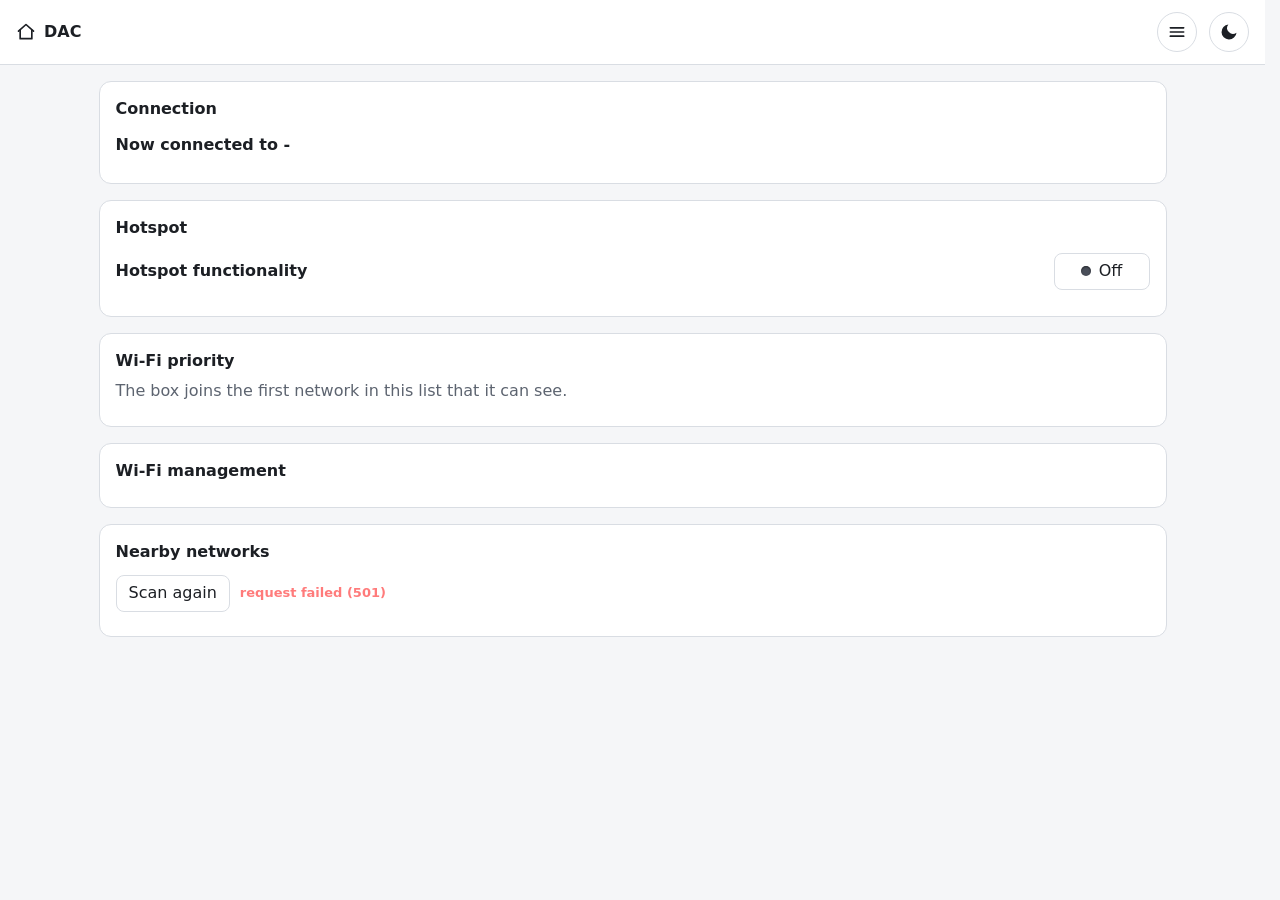
==== web/static/network.html @ c66e524b "Hotspot: a popup with how to join it after the hotspot starts Co-Authored-By: Claude Haiku 5.5 <nore" ====
<!doctype html>
<html lang="en">
<head>
  <meta charset="utf-8">
  <meta name="viewport" content="width=device-width, initial-scale=1">
  <meta name="color-scheme" content="light dark">
  <title>Spotify DAC - Wi-Fi</title>
  <link rel="stylesheet" href="style.css">
  <link rel="manifest" href="manifest.webmanifest">
  <meta name="theme-color" content="#15171c">
  <meta name="apple-mobile-web-app-capable" content="yes">
  <meta name="apple-mobile-web-app-title" content="DAC">
  <link rel="apple-touch-icon" href="apple-touch-icon.png">
  <link rel="icon" type="image/png" sizes="192x192" href="icon-192.png">
</head>
<body>
  <header class="topbar">
    <a class="brand" href="/"><svg class="home-icon" viewBox="0 0 24 24" width="20" height="20" aria-hidden="true" fill="none" stroke="currentColor" stroke-width="2" stroke-linecap="round" stroke-linejoin="round"><path d="M3 11l9-8 9 8"/><path d="M5 10v10h14V10"/></svg><span class="device">DAC</span></a>
    <div class="menu">
      <button id="burger" class="theme" type="button" aria-label="Menu" aria-expanded="false" aria-controls="menu">
        <svg viewBox="0 0 24 24" width="20" height="20" aria-hidden="true" fill="none" stroke="currentColor" stroke-width="2" stroke-linecap="round"><path d="M4 7h16M4 12h16M4 17h16"/></svg>
      </button>
      <nav id="menu" class="menu-list" hidden>
        <a href="/">Home</a>
        <a data-feature="radio" href="/radio.html">Radio</a>
        <a href="/status.html">Status</a>
        <a href="/settings.html">Settings</a>
        <a href="/network.html" class="active">Wi-Fi</a>
      </nav>
    </div>
    <button id="theme" class="theme" type="button" aria-label="Switch dark or light mode">Theme</button>
  </header>

  <main class="settings">

    <div id="hotspot-banner" class="card" hidden>
      <strong>Hotspot is on: <span id="hotspot-name">device</span></strong>
      <p class="muted">Join this network on your phone, then open <code>http://10.42.0.1</code>.</p>
    </div>

    <!-- ===== Current connection ===== -->
    <section class="card">
      <h2>Connection</h2>
      <div class="row-toggle">
        <span>Now connected to <strong id="current-name">-</strong></span>
        <span id="current-type" class="status"></span>
      </div>
      <p id="current-note" class="muted"></p>
    </section>

    <!-- ===== Hotspot ===== -->
    <section class="card" id="hotspot-card">
      <h2>Hotspot</h2>
      <div class="row-toggle">
        <span>Hotspot functionality</span>
        <button id="hotspot-allowed" class="toggle-btn" type="button" aria-pressed="false"><span class="led" aria-hidden="true"></span><span class="state">Off</span></button>
      </div>
      <p id="hotspot-status" class="muted"></p>
      <div id="hotspot-controls" class="actions" hidden>
        <button id="hotspot-toggle" class="ctl" type="button">Turn on hotspot</button>
        <button id="hotspot-password-open" class="ctl" type="button">Change password</button>
      </div>
      <p id="hotspot-message" class="muted" role="status"></p>
    </section>

    <!-- ===== Wi-Fi priority ===== -->
    <section class="card">
      <h2>Wi-Fi priority</h2>
      <p class="muted">The box joins the first network in this list that it can see.</p>
      <ul id="priority" class="commits"></ul>
    </section>

    <!-- ===== Wi-Fi management ===== -->
    <section class="card">
      <h2>Wi-Fi management</h2>
      <ul id="saved" class="commits"></ul>
    </section>
    <!-- ===== Nearby networks ===== -->
    <section class="card">
      <h2>Nearby networks</h2>
      <div class="actions">
        <button id="scan" class="ctl" type="button">Scan again</button>
        <span id="scan-status" class="muted" role="status"></span>
      </div>
      <ul id="nearby" class="commits"></ul>
    </section>
  </main>


  <!-- Confirm: used before an action that can cut off the page -->
  <dialog id="confirm-dialog" class="modal" aria-labelledby="confirm-title">
    <h2 id="confirm-title"></h2>
    <p id="confirm-text" class="muted"></p>
    <form method="dialog" class="actions">
      <button value="cancel" class="ctl">Cancel</button>
      <button id="confirm-ok" value="ok" class="ctl main">Continue</button>
    </form>
  </dialog>

  <!-- Shown after the hotspot is started: how to reach the box -->
  <dialog id="info-dialog" class="modal" aria-labelledby="info-title">
    <h2 id="info-title"></h2>
    <div id="info-text" class="muted"></div>
    <form method="dialog" class="actions">
      <button value="ok" class="ctl main">OK</button>
    </form>
  </dialog>

  <!-- Change the hotspot password: type it twice -->
  <dialog id="password-dialog" class="modal" aria-labelledby="password-title">
    <h2 id="password-title">Change hotspot password</h2>
    <form id="password-form" class="form" method="dialog">
      <label class="field">
        <span>New password</span>
        <input id="password-new" type="password" minlength="8" maxlength="63" autocomplete="new-password" required>
      </label>
      <label class="field">
        <span>Repeat the new password</span>
        <input id="password-repeat" type="password" minlength="8" maxlength="63" autocomplete="new-password" required>
      </label>
      <label class="check">
        <input id="password-show" type="checkbox">
        <span>Show passwords</span>
      </label>
      <p class="muted">8 to 63 characters. It is used the next time the hotspot starts.</p>
      <p id="password-error" class="status bad" role="status"></p>
      <div class="actions">
        <button id="password-cancel" value="cancel" class="ctl" type="button">Cancel</button>
        <button id="password-submit" class="ctl main" type="submit">Change password</button>
      </div>
    </form>
  </dialog>

  <!-- Save a nearby network: asks for the password when it is secured -->
  <dialog id="save-dialog" class="modal" aria-labelledby="save-title">
    <h2 id="save-title">Save network</h2>
    <form id="save-form" class="form" method="dialog">
      <p id="save-name" class="muted"></p>
      <label id="save-password-field" class="field">
        <span>Password</span>
        <input id="save-password" type="password" minlength="8" maxlength="63" autocomplete="off">
        <small class="muted">8 to 63 characters.</small>
      </label>
      <label id="save-show-field" class="check">
        <input id="save-show" type="checkbox">
        <span>Show password</span>
      </label>
      <p id="save-error" class="status bad" role="status"></p>
      <div class="actions">
        <button id="save-cancel" type="button">Cancel</button>
        <button id="save-submit" class="ctl main" type="submit">Save</button>
      </div>
    </form>
  </dialog>

  <script src="common.js"></script>
  <script src="network.js"></script>
</body>
</html>
---- web/static/style.css ----
:root {
  --bg: #f5f6f8;
  --panel: #ffffff;
  --text: #1c1f24;
  --muted: #5d6470;
  --line: #d9dde3;
  --accent: var(--accent-light, #2f6fed);
  --ok: #1e8e3e;
  --warn: #b26a00;
  --error: #c5221f;
  --radius: 12px;
}
:root[data-theme="dark"] {
  --bg: #121417;
  --panel: #1c2026;
  --text: #e8eaed;
  --muted: #9aa3ad;
  --line: #2e343c;
  --accent: var(--accent-dark, #7aa7ff);
  --ok: #5fd37c;
  --warn: #f2b24b;
  --error: #ff6b66;
}
@media (prefers-color-scheme: dark) {
  :root:not([data-theme="light"]) {
    --bg: #121417;
    --panel: #1c2026;
    --text: #e8eaed;
    --muted: #9aa3ad;
    --line: #2e343c;
    --accent: var(--accent-dark, #7aa7ff);
    --ok: #5fd37c;
    --warn: #f2b24b;
    --error: #ff6b66;
  }
}

* { box-sizing: border-box; }
/* keep the scrollbar space on every page, so the content does not shift sideways between pages */
html { scrollbar-gutter: stable; }

body {
  margin: 0;
  background: var(--bg);
  color: var(--text);
  font: 16px/1.4 system-ui, -apple-system, "Segoe UI", Roboto, sans-serif;
}
.topbar {
  display: flex; align-items: center; gap: 12px; flex-wrap: wrap;
  padding: 12px 16px; border-bottom: 1px solid var(--line); background: var(--panel);
}
.device { font-weight: 600; }
nav a { color: var(--muted); text-decoration: none; padding: 6px 10px; border-radius: 8px; }
nav a.active { color: var(--text); background: var(--bg); }
.menu { position: relative; }
.menu-list {
  position: absolute; right: 0; top: calc(100% + 6px); z-index: 10; min-width: 160px;
  display: grid; gap: 4px; padding: 6px; background: var(--panel);
  border: 1px solid var(--line); border-radius: 8px;
}
.menu-list[hidden] { display: none; }
.menu-list a { display: block; }

[hidden] { display: none !important; }
button:disabled { opacity: 0.45; cursor: not-allowed; }

/* settings page */
.form { display: grid; gap: 12px; }
.field { display: grid; gap: 4px; }
.field span { font-weight: 600; }
.field input {
  width: 100%; padding: 8px 10px; border-radius: 8px; border: 1px solid var(--line);
  background: var(--bg); color: var(--text); font: inherit;
}
.field small { font-size: 13px; }
.field select {
  appearance: none; -webkit-appearance: none; width: 100%; padding: 8px 36px 8px 10px;
  border-radius: 8px; border: 1px solid var(--line); background: var(--bg); color: var(--text); font: inherit;
}
.select { position: relative; display: block; }
.select .chevron {
  position: absolute; right: 14px; top: 50%; width: 12px; height: 8px; margin-top: -4px;
  fill: none; stroke: var(--muted); stroke-width: 1.8; stroke-linecap: round; stroke-linejoin: round;
  pointer-events: none;
}
.settings { display: grid; gap: 0; max-width: 1100px; margin: 0 auto; padding: 16px; }
.settings h3 { margin: 20px 0 4px; font-size: 16px; }
.toggle { display: flex; align-items: center; gap: 10px; }
.toggle input { width: auto; margin: 0; }
.actions { display: flex; gap: 10px; align-items: center; flex-wrap: wrap; margin-top: 12px; }
.commits { margin: 8px 0 0; padding-left: 20px; color: var(--muted); }
.commits li { margin: 2px 0; }
button {
  font: inherit; color: var(--text); background: var(--panel);
  border: 1px solid var(--line); border-radius: 8px; padding: 6px 12px; cursor: pointer;
}
main { padding: 16px; max-width: 1100px; margin: 0 auto; }
.muted { color: var(--muted); margin: 4px 0 0; }
.small { font-size: 13px; }
h1 { font-size: 22px; margin: 0; }
h2 { font-size: 16px; margin: 0 0 8px; display: flex; align-items: center; gap: 8px; }

.banner {
  padding: 10px 12px; border-radius: var(--radius); margin-bottom: 12px;
  border: 1px solid var(--error); color: var(--error); background: var(--panel);
}

.overall {
  display: flex; align-items: center; gap: 14px; flex-wrap: wrap;
  background: var(--panel); border: 1px solid var(--line); border-radius: var(--radius);
  padding: 16px; margin-bottom: 16px;
}
.overall > div { flex: 1; min-width: 180px; }
.overall button { margin-left: auto; }

.dot, .mark {
  display: inline-block; width: 12px; height: 12px; border-radius: 50%;
  background: var(--muted); flex: none;
}
.ok .dot, .mark.ok { background: var(--ok); }
.warning .dot, .mark.warning { background: var(--warn); }
.error .dot, .mark.error { background: var(--error); }

.grid { display: grid; gap: 16px; grid-template-columns: 1fr; }
@media (min-width: 760px) { .grid { grid-template-columns: 1fr 1fr; } }

.card {
  background: var(--panel); border: 1px solid var(--line); border-radius: var(--radius); padding: 14px 16px;
}
.row { display: flex; justify-content: space-between; gap: 12px; padding: 4px 0; border-top: 1px solid var(--line); }
.row:first-of-type { border-top: 0; }
.row span:first-child { color: var(--muted); }
.row span:last-child { text-align: right; word-break: break-word; }
.tag { font-size: 13px; padding: 2px 8px; border-radius: 999px; border: 1px solid var(--line); }
.tag.ok { color: var(--ok); } .tag.warning { color: var(--warn); } .tag.error { color: var(--error); }
pre { white-space: pre-wrap; word-break: break-word; font-size: 13px; color: var(--muted); margin: 0; }

/* ---- home page ---- */
.switch {
  display: flex; gap: 0; margin: 0 auto 16px; max-width: 480px;
  border: 1px solid var(--line); border-radius: 999px; overflow: hidden; background: var(--panel);
}
.switch button {
  flex: 1 1 0; border: 0; border-radius: 0; padding: 12px 10px; background: transparent; color: var(--muted); font-weight: 600;
}
.switch button.selected { background: var(--accent); color: #fff; }
.switch button + button { border-left: 1px solid var(--line); }
.switch button:focus-visible { outline: 2px solid var(--accent); outline-offset: -4px; }
:root[data-theme="dark"] .switch button.selected { color: #0b1020; }

.card {
  background: var(--panel); border: 1px solid var(--line); border-radius: var(--radius);
  padding: 16px; margin-bottom: 16px;
}
.now { display: flex; gap: 16px; align-items: center; flex-wrap: wrap; }
.cover {
  width: 180px; height: 180px; flex: none; border-radius: var(--radius);
  background: var(--bg) center / cover no-repeat; border: 1px solid var(--line);
}
.cover.empty { background-image: none; }
.meta { flex: 1; min-width: 200px; }
.meta h1 { font-size: 22px; word-break: break-word; }
.controls { display: flex; gap: 10px; margin-top: 14px; flex-wrap: wrap; }
.ctl { min-width: 84px; }
.ctl.main { background: var(--accent); color: #fff; border-color: var(--accent); }
:root[data-theme="dark"] .ctl.main { color: #0b1020; }
.ctl.small { min-width: 0; padding: 4px 10px; font-size: 14px; }

.volume label { display: flex; justify-content: space-between; margin-bottom: 8px; }
.volume input[type="range"] { width: 100%; accent-color: var(--accent); }

.stations { display: grid; gap: 8px; }
.station {
  display: flex; align-items: center; gap: 10px; padding: 10px 12px; width: 100%;
  border: 1px solid var(--line); border-radius: 8px; background: var(--panel);
  color: var(--text); font: inherit; text-align: left; cursor: pointer;
}
.station:hover { border-color: var(--accent); }
.station .name { flex: 1; }
.station.playing { border-color: var(--accent); }

.status-line { text-align: center; color: var(--muted); font-size: 14px; }
.status-line a { color: var(--muted); }

/* ---- controls and sliders ---- */
.ctl.icon {
  min-width: 0; width: 56px; height: 56px; padding: 0; border-radius: 50%;
  display: inline-flex; align-items: center; justify-content: center; flex: none;
}
.ctl.icon.main { width: 68px; height: 68px; }
.ctl.icon svg { display: block; }
#progress, #volume { display: block; width: 100%; margin: 8px 0 0; accent-color: var(--accent); }
#progress-card label, #volume-card label { display: flex; justify-content: space-between; gap: 12px; }
.ctl.icon.main svg { width: 30px; height: 30px; }
.cover.initials {
  display: flex; align-items: center; justify-content: center;
  font-size: 56px; font-weight: 700; color: var(--muted); background-color: var(--bg);
}
.badge {
  font-size: 12px; font-weight: 600; color: #fff; background: var(--accent);
  border-radius: 999px; padding: 2px 10px; min-width: 64px; text-align: center;
}
:root[data-theme="dark"] .badge { color: #0b1020; }
.badge.off { visibility: hidden; }
.theme {
  width: 40px; height: 40px; padding: 0; border-radius: 50%;
  display: inline-flex; align-items: center; justify-content: center;
}
.theme svg { display: block; }

/* ---- track and volume ---- */
.times { display: flex; justify-content: space-between; align-items: center; color: var(--muted); font-size: 14px; margin-bottom: 8px; }
.times strong { color: var(--text); font-size: 16px; }
#progress { display: block; width: 100%; margin: 0; accent-color: var(--accent); }
.transport { display: flex; justify-content: center; gap: 12px; margin-top: 12px; }
.pill { border-radius: 999px; padding: 8px 18px; }
.volume-row { display: flex; align-items: center; gap: 12px; }
.volume-row input { flex: 1; margin: 0; accent-color: var(--accent); }
.ctl.step { width: 44px; height: 44px; font-size: 24px; line-height: 1; padding: 0; }

.cover.radio-icon { display: flex; align-items: center; justify-content: center; color: var(--muted); background-color: var(--bg); }
.station .info { flex: 1; min-width: 0; display: flex; flex-direction: column; }
.station .genre { margin-top: 2px; }
.station .thumb {
  flex: none; width: 44px; height: 44px; border-radius: 6px; display: flex; align-items: center; justify-content: center;
  background: var(--bg) center / contain no-repeat; color: var(--muted); font-size: 14px; font-weight: 600;
}

/* phone: the cover and text stack in one column, so there is no empty side area */
@media (max-width: 600px) {
  main { padding: 12px; }
  .now { flex-direction: column; align-items: stretch; text-align: center; gap: 12px; }
  .cover { width: 100%; max-width: 300px; height: auto; aspect-ratio: 1 / 1; margin: 0 auto; }
  .meta { min-width: 0; }
  .meta h1 { font-size: 20px; }
  .controls { justify-content: center; }
  .card { padding: 14px; margin-bottom: 12px; }
}

/* ---- radio page ---- */
.row-between { display: flex; justify-content: space-between; align-items: center; gap: 12px; margin-bottom: 10px; }
.row-between h2 { margin: 0; }
.pill { border-radius: 999px; padding: 8px 16px; }
.main-btn { background: var(--accent); color: #fff; border-color: var(--accent); }
:root[data-theme="dark"] .main-btn { color: #0b1020; }
.station-main { flex: 1; min-width: 0; display: flex; align-items: center; gap: 10px; background: transparent; border: 0; color: var(--text); font: inherit; text-align: left; padding: 0; cursor: pointer; }
.station-main .info { flex: 1; min-width: 0; display: flex; flex-direction: column; }
.row-actions { display: flex; gap: 6px; flex-wrap: wrap; }
.ctl.small { min-width: 0; padding: 4px 8px; font-size: 13px; }
.ctl.danger { color: var(--error); }
.search { width: 100%; padding: 10px 12px; border-radius: 8px; border: 1px solid var(--line); background: var(--bg); color: var(--text); font: inherit; margin-bottom: 10px; }
.form { display: grid; gap: 10px; }
.form label { display: flex; flex-direction: column; gap: 4px; font-size: 14px; color: var(--muted); }
.form input, .form textarea { padding: 8px 10px; border-radius: 8px; border: 1px solid var(--line); background: var(--bg); color: var(--text); font: inherit; }
.form-actions { display: flex; gap: 10px; justify-content: flex-end; }
#form-error { color: var(--error); min-height: 1em; }
.station .badge { flex: none; }
@media (max-width: 600px) {
  .station { flex-wrap: wrap; }
  .row-actions { width: 100%; justify-content: flex-end; }
}

/* header brand: home icon and device name, linking to Home */
.brand { display: flex; align-items: center; gap: 8px; margin-right: auto; color: var(--text); text-decoration: none; }
.brand .home-icon { flex: none; }

/* add and edit station: a modal dialog over the page */
dialog.modal {
  width: min(560px, 92vw); max-height: 90vh; overflow: auto; padding: 20px;
  border: 1px solid var(--line); border-radius: 12px; background: var(--panel); color: var(--text);
}
dialog.modal::backdrop { background: rgba(0, 0, 0, 0.55); }
dialog.modal h2 { margin-top: 0; }

/* source buttons with an indicator LED: green when selected, grey otherwise */
.switch button { display: inline-flex; align-items: center; justify-content: center; gap: 8px; }
.switch .led {
  flex: none; width: 10px; height: 10px; border-radius: 50%;
  background: #4a4f5a; box-shadow: inset 0 1px 2px rgba(0, 0, 0, 0.55);
}
.switch button.live .led {
  background: #3ddc84; box-shadow: 0 0 6px #3ddc84, 0 0 12px rgba(61, 220, 132, 0.55);
}

/* accent colour swatches on the Settings page */
.swatches { display: flex; gap: 10px; flex-wrap: wrap; margin-top: 4px; }
.swatch {
  width: 34px; height: 34px; border-radius: 50%; padding: 0; cursor: pointer;
  border: 2px solid var(--line);
}
.swatch[aria-pressed="true"] { box-shadow: 0 0 0 3px var(--panel), 0 0 0 5px var(--text); }
.swatch[data-name="blue"] { background: #2f6fed; }
.swatch[data-name="green"] { background: #1f8f4e; }
.swatch[data-name="amber"] { background: #b7791f; }
.swatch[data-name="red"] { background: #c53030; }
.swatch[data-name="violet"] { background: #6b46c1; }
.swatch[data-name="teal"] { background: #0f8a86; }
.swatch[data-name="grey"] { background: #5b6270; }

/* LED indicator and LED toggle buttons: green when on, grey when off */
.led {
  display: inline-block; flex: none; width: 10px; height: 10px; border-radius: 50%;
  background: #4a4f5a; box-shadow: inset 0 1px 2px rgba(0, 0, 0, 0.55);
}
.toggle-btn { display: inline-flex; align-items: center; justify-content: center; gap: 8px; min-width: 96px; }
.toggle-btn[aria-pressed="true"] .led {
  background: #3ddc84; box-shadow: 0 0 6px #3ddc84, 0 0 12px rgba(61, 220, 132, 0.55);
}
.row-toggle { display: flex; justify-content: space-between; align-items: center; gap: 12px; padding: 6px 0; }
.row-toggle > span { font-weight: 600; }
/* a checkbox with its label, left-aligned, for small options such as "Show password" */
.check { display: inline-flex; align-items: center; gap: 8px; cursor: pointer; font-size: 14px; color: var(--muted); }
.check input { appearance: none; -webkit-appearance: none; width: 18px; height: 18px; margin: 0; flex-shrink: 0;
  border: 2px solid var(--muted); border-radius: 4px; background: var(--bg); cursor: pointer; display: grid; place-content: center; }
.check input:checked { background: var(--accent-light); border-color: var(--accent-light); }
.check input:checked::after { content: ""; width: 5px; height: 9px; border: solid #ffffff; border-width: 0 2px 2px 0; transform: rotate(45deg); margin-top: -2px; }
.form label.check { flex-direction: row; justify-self: start; align-items: center; }
.status { font-weight: 600; font-size: 13px; }
.status.ok { color: #3ddc84; }
.status.warn { color: #f5b041; }
.status.bad { color: #ff7b7b; }
.status.off { color: var(--muted); }
.reason { margin: 2px 0 8px; font-size: 14px; color: var(--muted); }
.reason.warning { color: #f5b041; }
.reason.error { color: #ff7b7b; }

/* source buttons as logos: icon and LED only */
.switch button.src-icon { min-width: 96px; padding: 10px 16px; }

/* on/off power buttons: the accent colour as the circle; the power symbol is green when on, red when off */
.ctl.main.power.on { background: var(--accent); border-color: var(--accent); color: #3ddc84; }
.ctl.main.power.off { background: var(--accent); border-color: var(--accent); color: #ff7b7b; }
.ctl.ghost { visibility: hidden; }

/* Wi-Fi page: nearby networks, one row per network in aligned columns */
.nearby-row { display: grid; grid-template-columns: minmax(0, 1fr) 72px 56px 72px; align-items: center; gap: 8px;
  list-style: none; border: 1px solid var(--line); border-radius: 12px; padding: 10px 12px; margin-bottom: 8px; }
.nearby-name { font-weight: 600; overflow: hidden; text-overflow: ellipsis; white-space: nowrap; }
.nearby-muted { color: var(--muted); font-size: 13px; }
.nearby-action { justify-self: end; }
.signal { display: inline-flex; align-items: flex-end; gap: 2px; height: 14px; justify-self: end; }
.signal i { display: block; width: 4px; border-radius: 1px; background: var(--line); }
.signal i:nth-child(1) { height: 4px; }
.signal i:nth-child(2) { height: 7px; }
.signal i:nth-child(3) { height: 10px; }
.signal i:nth-child(4) { height: 14px; }
.signal i.on { background: var(--text); }

/* Wi-Fi page: saved networks with priority order */
.saved-row { display: flex; align-items: center; gap: 8px; list-style: none; padding: 6px 0; flex-wrap: wrap; }
.saved-order { color: var(--muted); font-size: 13px; width: 18px; }
.saved-name { font-weight: 600; flex: 1; min-width: 120px; overflow: hidden; text-overflow: ellipsis; white-space: nowrap; }
.saved-actions { display: flex; gap: 6px; flex-wrap: wrap; }
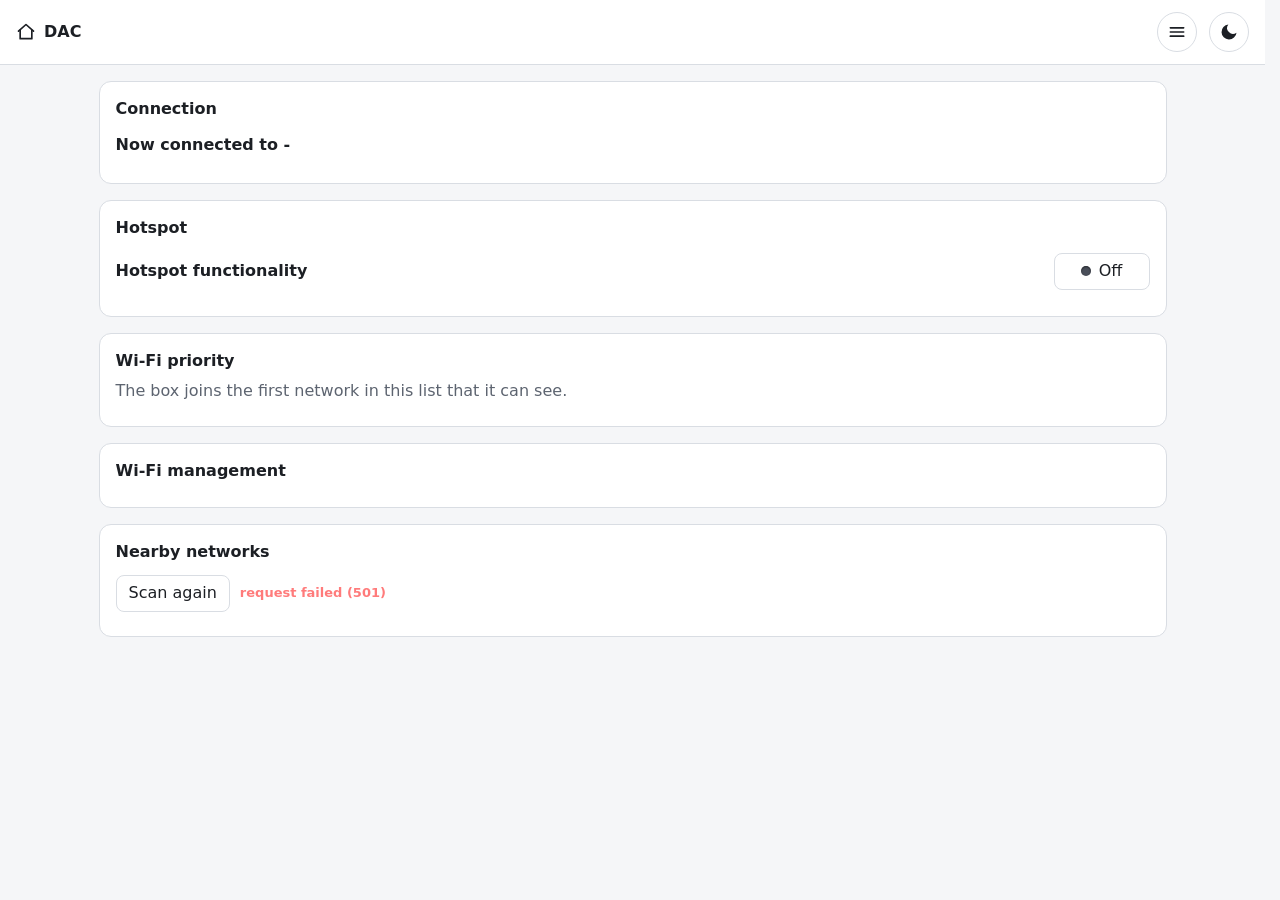
==== commit c99af71a: "Cleanup: remove unused disconnect methods, the page's duplicate element helper, and the top hotspot " ====
--- a/web/static/network.html
+++ b/web/static/network.html
@@ -32,11 +32,6 @@
   </header>
 
   <main class="settings">
-
-    <div id="hotspot-banner" class="card" hidden>
-      <strong>Hotspot is on: <span id="hotspot-name">device</span></strong>
-      <p class="muted">Join this network on your phone, then open <code>http://10.42.0.1</code>.</p>
-    </div>
 
     <!-- ===== Current connection ===== -->
     <section class="card">
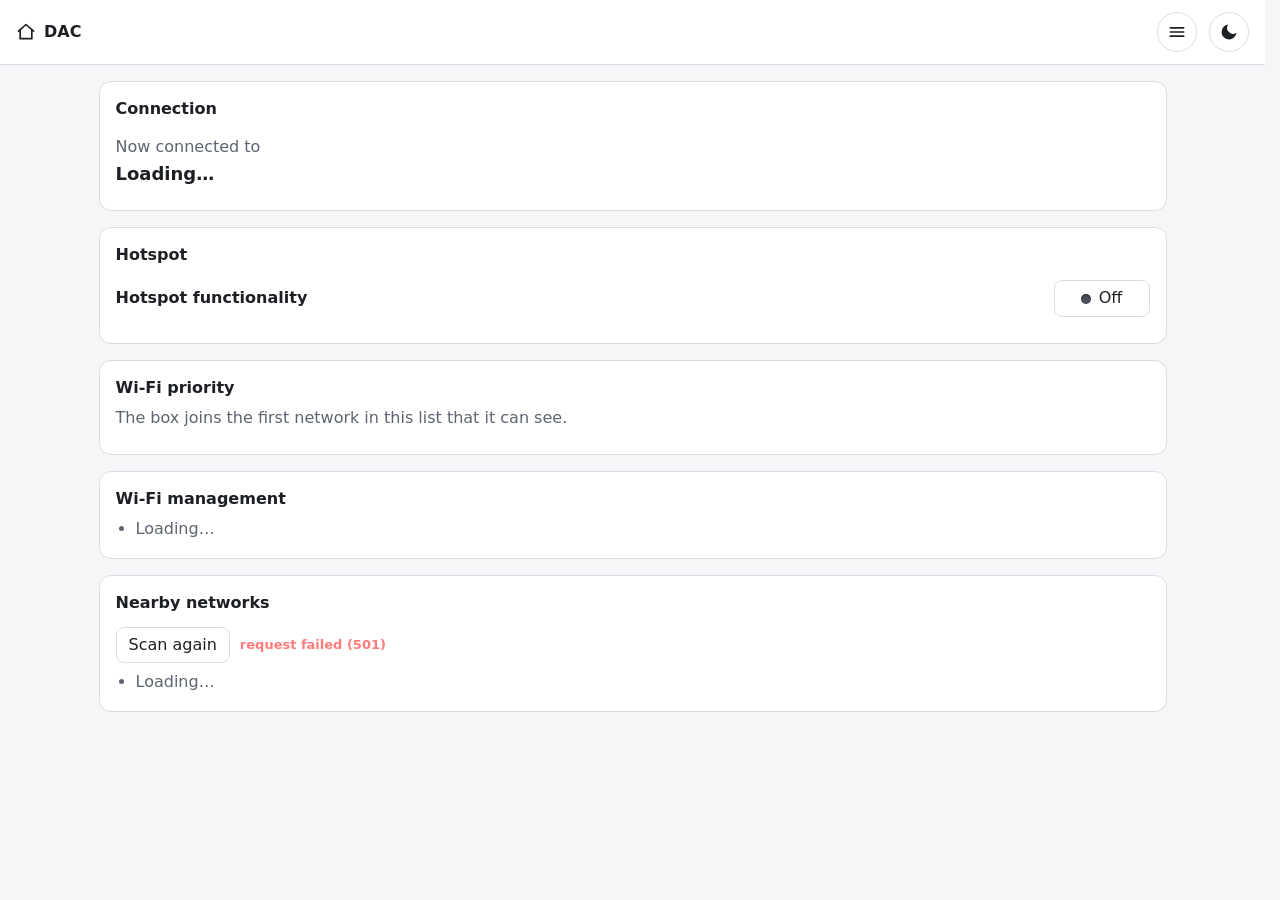
==== commit fff39fa2: "Wi-Fi page: connection on two clear lines, full network names on narrow screens, and Loading while t" ====
--- a/web/static/network.html
+++ b/web/static/network.html
@@ -36,9 +36,12 @@
     <!-- ===== Current connection ===== -->
     <section class="card">
       <h2>Connection</h2>
-      <div class="row-toggle">
-        <span>Now connected to <strong id="current-name">-</strong></span>
-        <span id="current-type" class="status"></span>
+      <div class="connection-row">
+        <div class="connection-text">
+          <span class="muted">Now connected to</span>
+          <strong id="current-name" class="connection-name">Loading…</strong>
+        </div>
+        <span id="current-type" class="status connection-status"></span>
       </div>
       <p id="current-note" class="muted"></p>
     </section>
--- a/web/static/style.css
+++ b/web/static/style.css
@@ -351,3 +351,17 @@
 .saved-order { color: var(--muted); font-size: 13px; width: 18px; }
 .saved-name { font-weight: 600; flex: 1; min-width: 120px; overflow: hidden; text-overflow: ellipsis; white-space: nowrap; }
 .saved-actions { display: flex; gap: 6px; flex-wrap: wrap; }
+
+/* Wi-Fi page: connection row, and the networks on narrow screens */
+.connection-row { display: flex; justify-content: space-between; align-items: center; gap: 12px; flex-wrap: wrap; padding: 4px 0; }
+.connection-text { display: flex; flex-direction: column; gap: 2px; min-width: 0; }
+.connection-name { font-size: 18px; overflow-wrap: anywhere; }
+.connection-status { white-space: nowrap; flex-shrink: 0; }
+@media (max-width: 600px) {
+  /* the name gets a full line; security, signal and the button share the line below */
+  .nearby-row { grid-template-columns: auto auto minmax(0, 1fr); row-gap: 6px; }
+  .nearby-row .nearby-name { grid-column: 1 / -1; white-space: normal; overflow-wrap: anywhere; }
+  .nearby-row .nearby-action { justify-self: end; }
+  .saved-row { gap: 6px; }
+  .saved-name { min-width: 0; flex-basis: 100%; white-space: normal; overflow-wrap: anywhere; }
+}
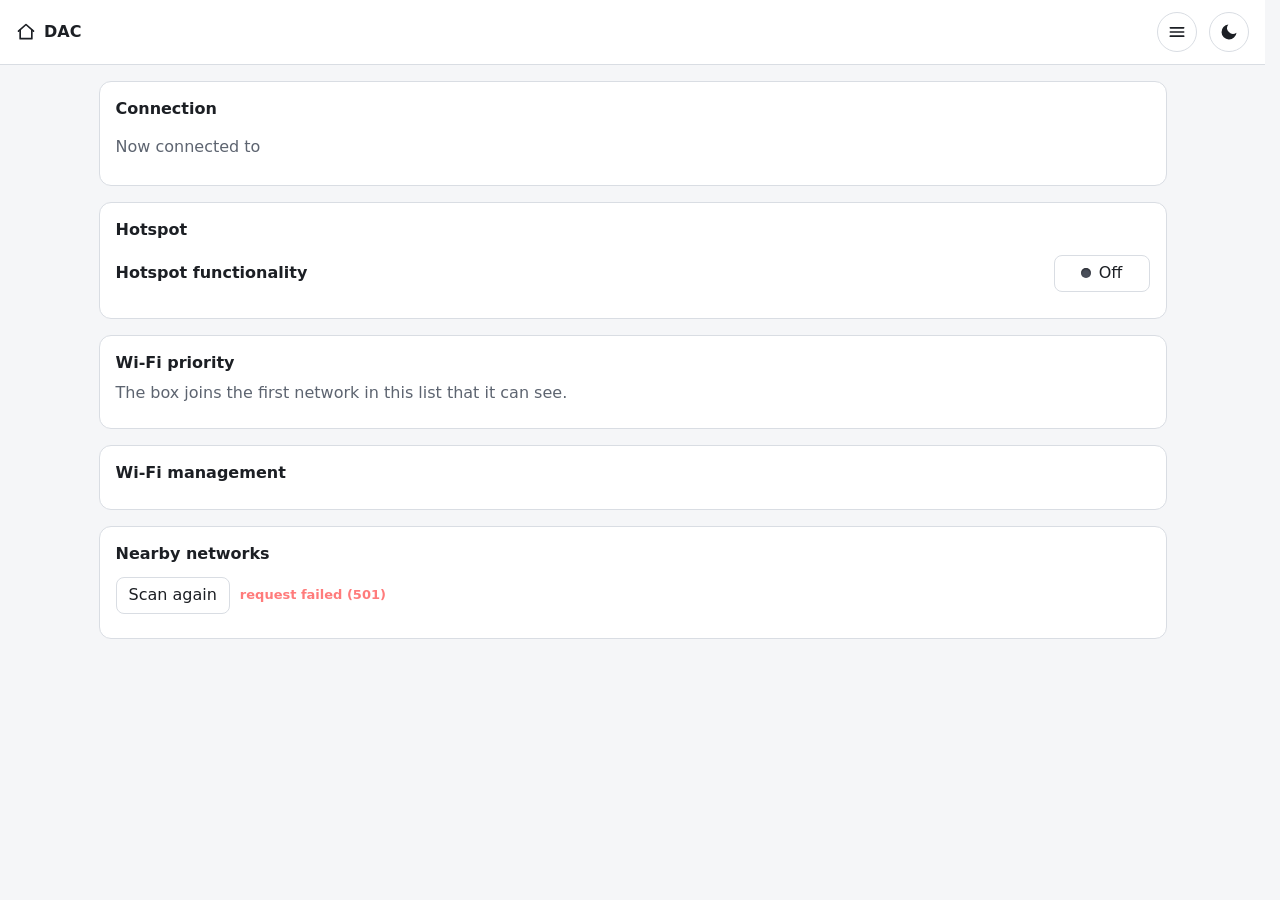
==== commit 65149280: "Wi-Fi page: one loading line while the Pi answers, instead of several placeholders Co-Authored-By: C" ====
--- a/web/static/network.html
+++ b/web/static/network.html
@@ -32,6 +32,7 @@
   </header>
 
   <main class="settings">
+    <p id="page-loading" class="muted">Loading…</p>
 
     <!-- ===== Current connection ===== -->
     <section class="card">
@@ -39,7 +40,7 @@
       <div class="connection-row">
         <div class="connection-text">
           <span class="muted">Now connected to</span>
-          <strong id="current-name" class="connection-name">Loading…</strong>
+          <strong id="current-name" class="connection-name"></strong>
         </div>
         <span id="current-type" class="status connection-status"></span>
       </div>
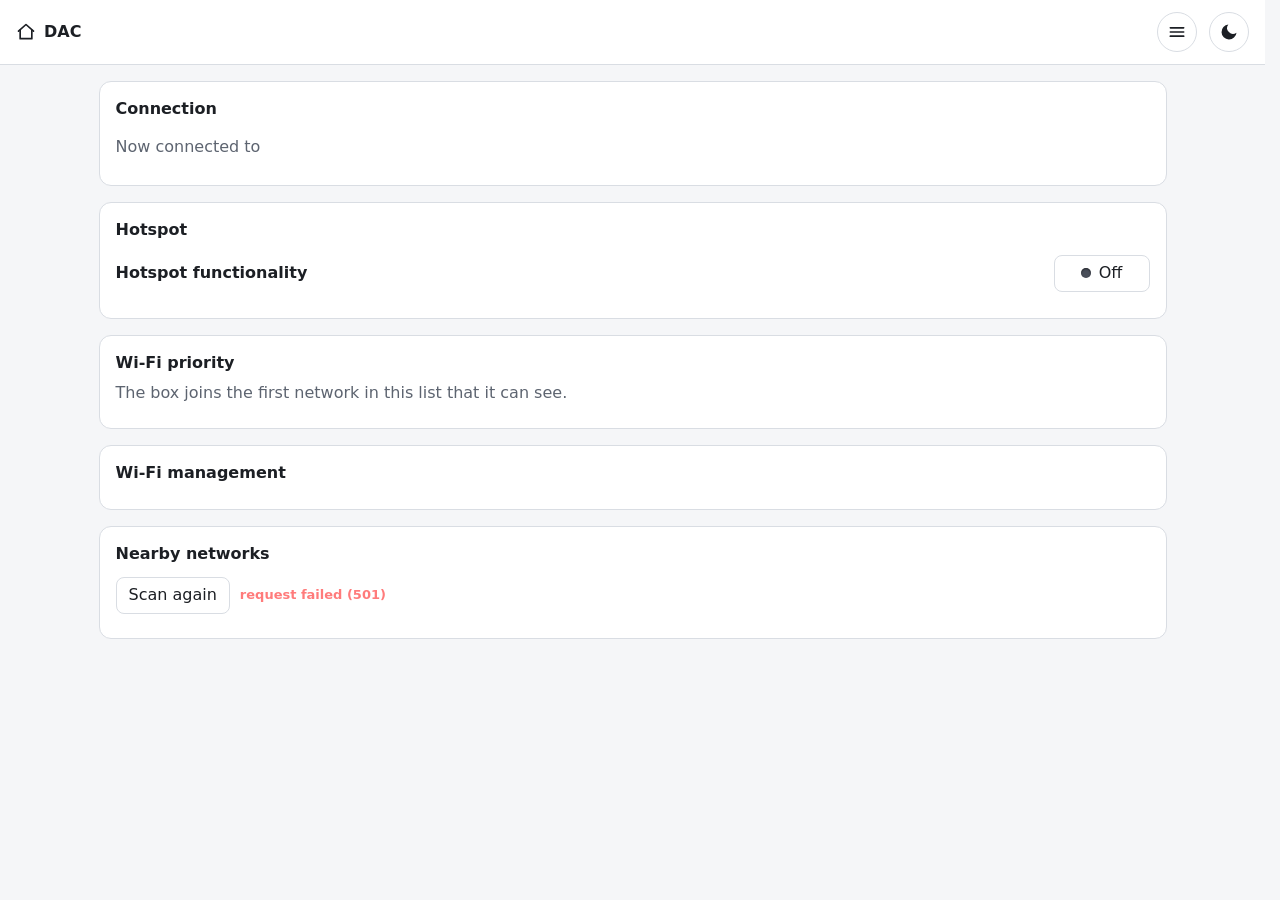
==== commit 049e44f5: "Wi-Fi page: while loading, only one centred Loading line shows; the cards appear once the Pi has ans" ====
--- a/web/static/network.html
+++ b/web/static/network.html
@@ -31,8 +31,8 @@
     <button id="theme" class="theme" type="button" aria-label="Switch dark or light mode">Theme</button>
   </header>
 
-  <main class="settings">
-    <p id="page-loading" class="muted">Loading…</p>
+  <main class="settings is-loading">
+    <p id="page-loading" class="muted page-loading">Loading…</p>
 
     <!-- ===== Current connection ===== -->
     <section class="card">
--- a/web/static/style.css
+++ b/web/static/style.css
@@ -365,3 +365,7 @@
   .saved-row { gap: 6px; }
   .saved-name { min-width: 0; flex-basis: 100%; white-space: normal; overflow-wrap: anywhere; }
 }
+
+/* Wi-Fi page: while loading, only the loading line shows; the cards appear once the Pi has answered */
+main.is-loading > section.card { display: none; }
+.page-loading { text-align: center; padding: 48px 0; }
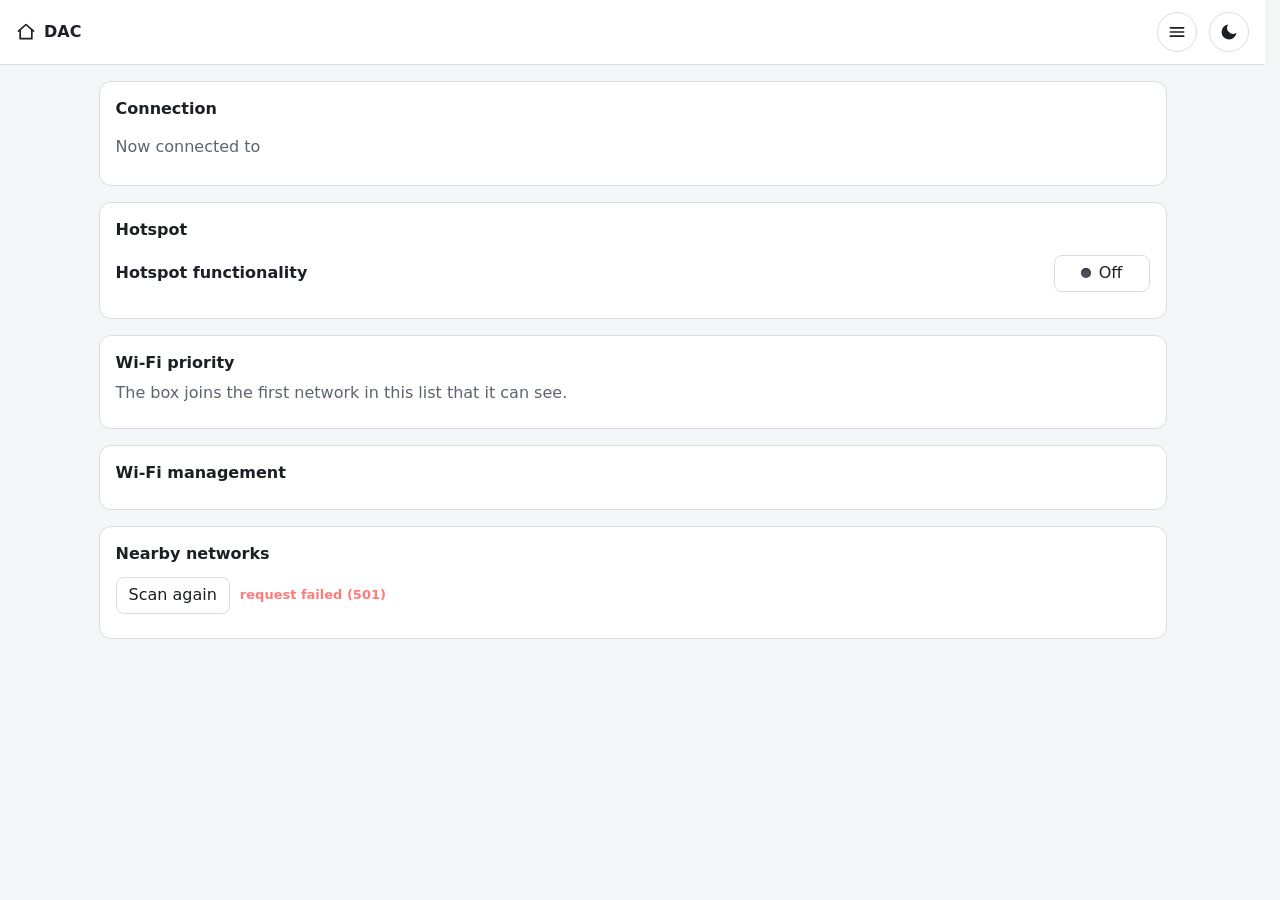
==== commit 2c521433: "Wi-Fi page: the loading block uses the Status page's look (pulsing dot, heading, detail) Co-Authored" ====
--- a/web/static/network.html
+++ b/web/static/network.html
@@ -32,7 +32,13 @@
   </header>
 
   <main class="settings is-loading">
-    <p id="page-loading" class="muted page-loading">Loading…</p>
+    <section id="page-loading" class="overall page-loading" role="status">
+      <span class="dot" aria-hidden="true"></span>
+      <div>
+        <h1>Checking the Pi</h1>
+        <p class="muted">Reading the Wi-Fi state…</p>
+      </div>
+    </section>
 
     <!-- ===== Current connection ===== -->
     <section class="card">
--- a/web/static/style.css
+++ b/web/static/style.css
@@ -368,4 +368,5 @@
 
 /* Wi-Fi page: while loading, only the loading line shows; the cards appear once the Pi has answered */
 main.is-loading > section.card { display: none; }
-.page-loading { text-align: center; padding: 48px 0; }
+.page-loading .dot { animation: pulse 1.2s ease-in-out infinite; }
+@keyframes pulse { 0%, 100% { opacity: 0.35; } 50% { opacity: 1; } }
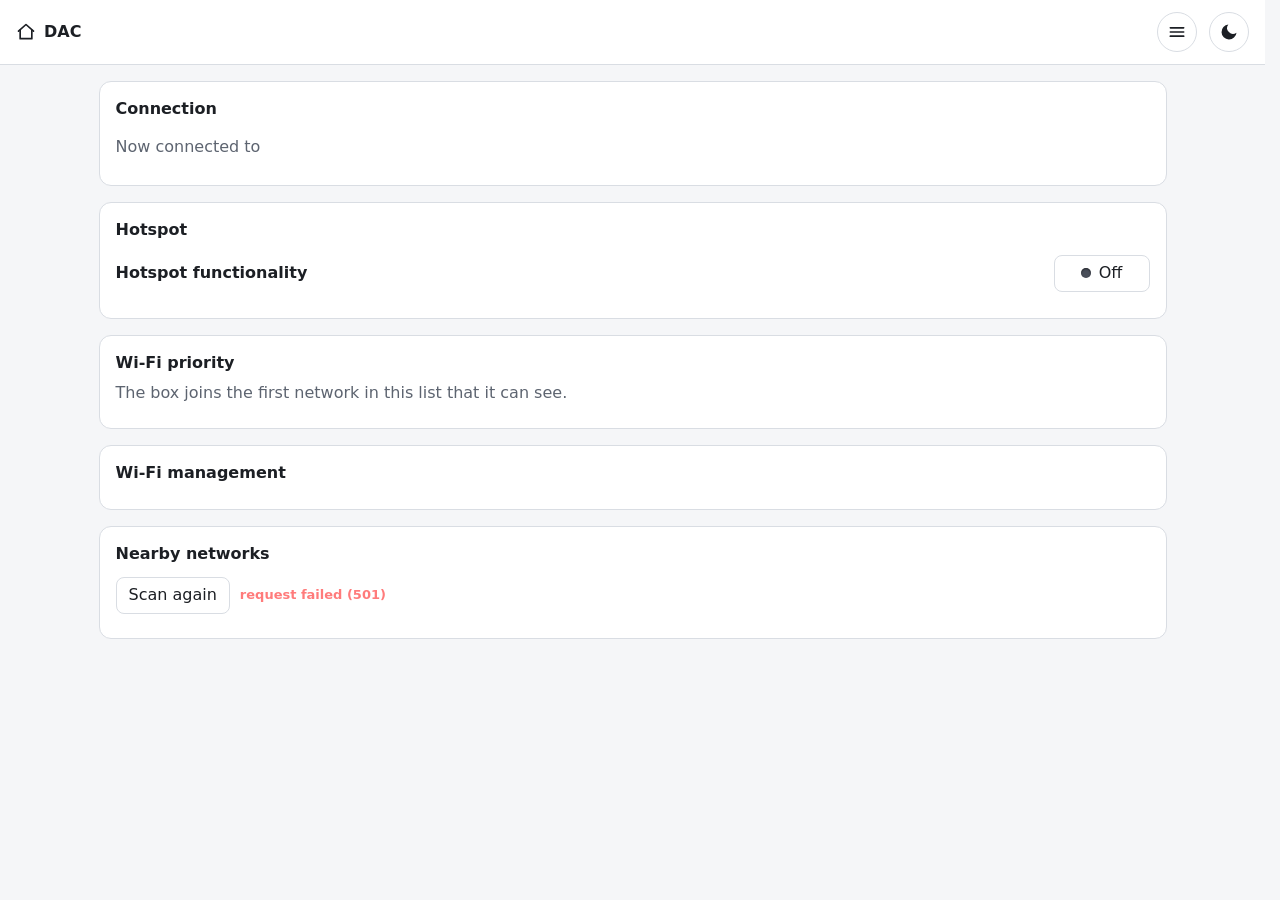
==== commit d8cef915: "Wi-Fi page: the loading block shows only Reading the Wi-Fi state Co-Authored-By: Claude Haiku 5.5 <n" ====
--- a/web/static/network.html
+++ b/web/static/network.html
@@ -35,7 +35,6 @@
     <section id="page-loading" class="overall page-loading" role="status">
       <span class="dot" aria-hidden="true"></span>
       <div>
-        <h1>Checking the Pi</h1>
         <p class="muted">Reading the Wi-Fi state…</p>
       </div>
     </section>
